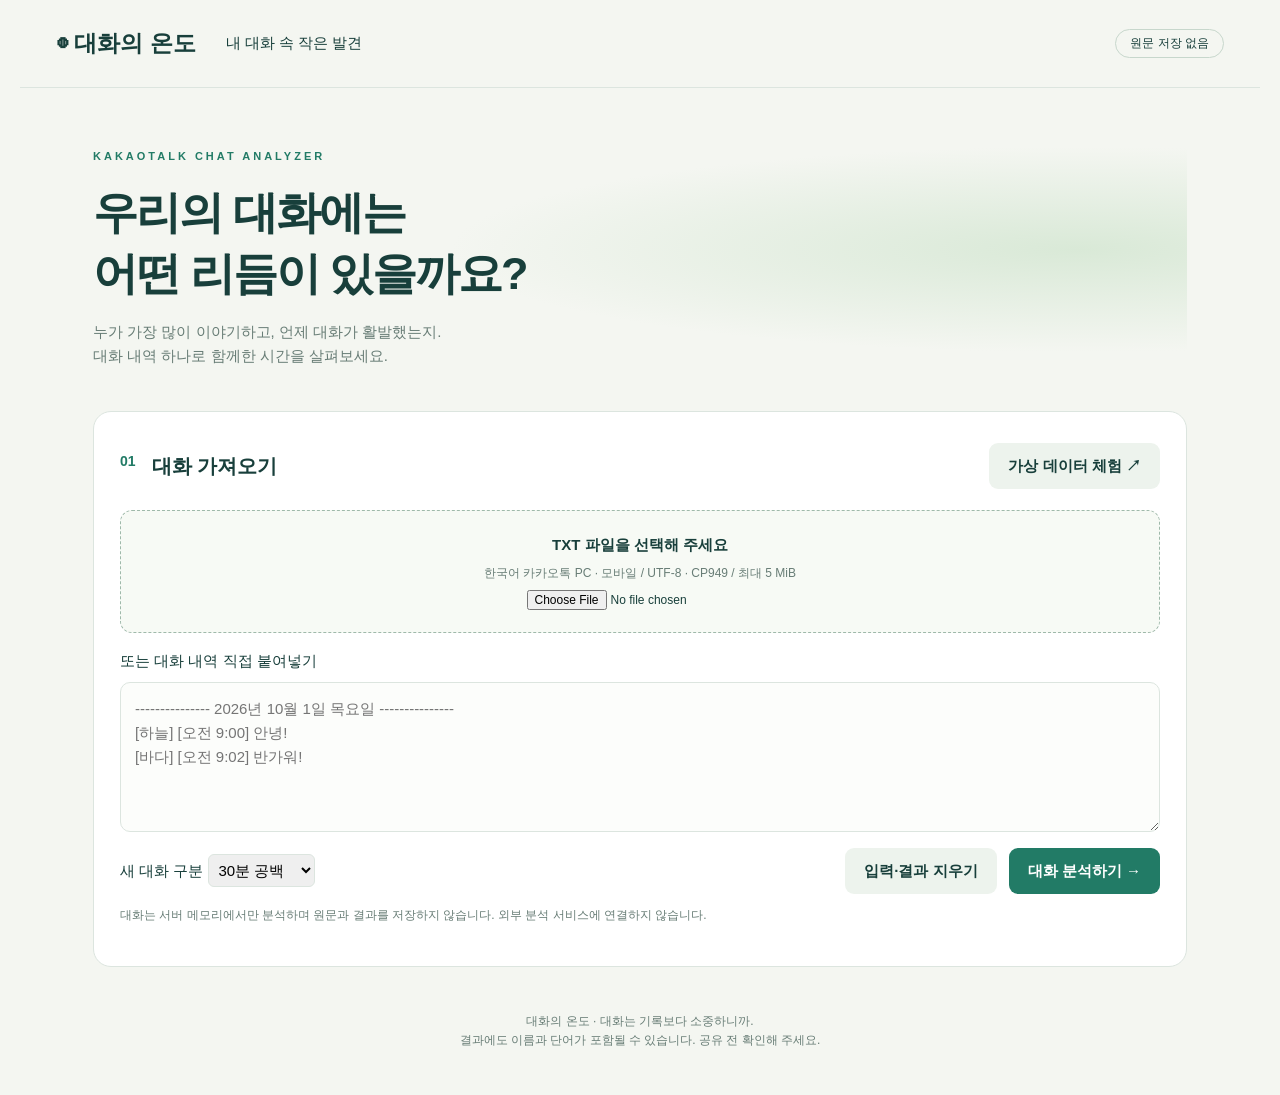
==== static/index.html @ b8fea52f "Initial commit" ====
<!doctype html>
<html lang="ko"><head><meta charset="utf-8"><meta name="viewport" content="width=device-width,initial-scale=1"><title>대화의 온도 · 카카오톡 분석</title><link rel="stylesheet" href="/static/style.css"><script src="/static/app.js" defer></script></head><body>
<header><a href="/" class="brand">◍ 대화의 온도</a><span>내 대화 속 작은 발견</span><span class="badge">원문 저장 없음</span></header><main>
<section class="intro"><span class="eyebrow">KAKAOTALK CHAT ANALYZER</span><h1>우리의 대화에는<br>어떤 리듬이 있을까요?</h1><p>누가 가장 많이 이야기하고, 언제 대화가 활발했는지.<br>대화 내역 하나로 함께한 시간을 살펴보세요.</p></section>
<section class="input-card"><div class="section-title"><h2>01 <span>대화 가져오기</span></h2><button id="sample" class="quiet">가상 데이터 체험 ↗</button></div>
<label class="upload" for="file"><strong>TXT 파일을 선택해 주세요</strong><span>한국어 카카오톡 PC · 모바일 / UTF-8 · CP949 / 최대 5 MiB</span><input id="file" type="file" accept=".txt,text/plain"></label><p id="filename" class="muted"></p>
<label for="text">또는 대화 내역 직접 붙여넣기</label><textarea id="text" rows="5" placeholder="--------------- 2026년 10월 1일 목요일 ---------------&#10;[하늘] [오전 9:00] 안녕!&#10;[바다] [오전 9:02] 반가워!"></textarea>
<div class="actions"><label>새 대화 구분 <select id="threshold"><option value="30">30분 공백</option><option value="60">1시간 공백</option><option value="180">3시간 공백</option></select></label><button id="reset" class="quiet">입력·결과 지우기</button><button id="analyze" class="primary">대화 분석하기 →</button></div><p class="privacy">대화는 서버 메모리에서만 분석하며 원문과 결과를 저장하지 않습니다. 외부 분석 서비스에 연결하지 않습니다.</p><p id="status" role="status" aria-live="polite"></p></section>
<section id="results" hidden><div class="section-title"><h2>02 <span>대화 들여다보기</span></h2><span id="period" class="muted"></span></div><div id="metrics" class="metrics"></div><p id="notice" class="muted"></p>
<div class="grid"><article><h3>누가 얼마나 이야기했을까요?</h3><p>메시지 수 · 참여 비율</p><div id="participants"></div></article><article><h3>대화를 여는 사람</h3><p>첫 메시지 및 공백 이후 대화 개시 횟수</p><div id="starts"></div></article><article class="wide"><h3>날짜별 대화 흐름</h3><div id="daily" class="timeline"></div></article><article><h3>시간대별 활동</h3><div id="hourly" class="columns"></div></article><article><h3>요일별 활동</h3><div id="weekdays" class="columns"></div></article><article><h3>자주 등장한 단어</h3><p>2글자 이상 단순 토큰 · 일부 불용어/URL 제외</p><div id="words" class="chips"></div></article><article><h3>자주 등장한 표현</h3><p>메시지 안에서 연속한 두 단어 조합</p><div id="phrases" class="chips"></div></article><article class="wide"><h3>누구에게 빠르게 응답했을까요?</h3><p>직전의 다른 발신자에 대한 응답 시간 추정 · 빠른 중앙값 순</p><div class="table-wrap"><table><thead><tr><th>응답한 사람</th><th>직전 발신자</th><th>관측 횟수</th><th>중앙값</th><th>평균</th></tr></thead><tbody id="replies"></tbody></table></div><p id="method" class="method"></p></article></div></section>
<footer>대화의 온도 · 대화는 기록보다 소중하니까.<br>결과에도 이름과 단어가 포함될 수 있습니다. 공유 전 확인해 주세요.</footer></main></body></html>
---- static/style.css ----
:root{--ink:#183f3b;--green:#227b66;--muted:#687d76;--line:#dce5df}*{box-sizing:border-box}body{margin:0;background:#f4f6f1;color:var(--ink);font:15px/1.6 'Segoe UI','Malgun Gothic',sans-serif}header{display:flex;align-items:center;gap:30px;max-width:1240px;margin:auto;padding:25px 36px;border-bottom:1px solid var(--line)}a{color:inherit;text-decoration:none}.brand{font-size:23px;font-weight:800}.badge{margin-left:auto;border:1px solid #c7d7cc;border-radius:20px;padding:4px 14px;font-size:12px}main{max-width:1150px;margin:auto;padding:0 28px}.intro{padding:55px 0 28px;background:radial-gradient(ellipse at 90% 50%,#d9e9d7,transparent 45%)}.eyebrow{letter-spacing:3px;font-size:11px;color:var(--green);font-weight:800}h1{font-size:45px;line-height:1.35;letter-spacing:-2px;margin:16px 0}p{color:var(--muted)}.input-card,article{background:#fff;border:1px solid var(--line);border-radius:18px;padding:26px}.section-title{display:flex;justify-content:space-between;align-items:center;gap:15px}h2{font-size:14px;color:var(--green);display:flex;gap:16px}h2 span{font-size:20px;color:var(--ink)}button,select,input,textarea{font:inherit}button{cursor:pointer;border:0;border-radius:9px;padding:11px 19px;font-weight:600}.quiet{background:#edf3ed;color:var(--ink)}.primary{background:var(--green);color:white}.primary:disabled{opacity:.6;cursor:wait}.upload{display:flex;flex-direction:column;align-items:center;gap:7px;padding:22px;border:1px dashed #9fb9aa;border-radius:12px;background:#f7faf5;margin:16px 0;cursor:pointer}.upload span{font-size:12px;color:var(--muted)}input[type=file]{max-width:100%;font-size:12px}textarea{display:block;width:100%;resize:vertical;min-height:120px;max-height:500px;margin-top:9px;border:1px solid var(--line);border-radius:10px;padding:14px;background:#fcfdfb;color:var(--ink)}:focus-visible{outline:3px solid #91bca8;outline-offset:3px}.actions{display:flex;align-items:center;gap:12px;margin-top:16px;flex-wrap:wrap}.actions label{margin-right:auto}select{padding:6px;border:1px solid var(--line);border-radius:6px}.privacy,.muted,.method{font-size:12px}.privacy{margin-bottom:0}#status{margin-bottom:0;color:var(--green)}#status.error{color:#ac3434}#results{margin-top:38px;scroll-margin-top:20px}.metrics{display:grid;grid-template-columns:repeat(4,1fr);gap:14px}.metric{padding:22px;background:#e6eee3;border-radius:13px}.metric b{display:block;font-size:30px}.grid{display:grid;grid-template-columns:1fr 1fr;gap:18px;margin-top:20px}h3{margin:0;font-size:18px}article p{font-size:12px;margin-top:5px}.wide{grid-column:1/-1}.bar-row{margin:15px 0}.bar-caption{display:flex;justify-content:space-between;gap:12px;font-size:13px;overflow-wrap:anywhere}.track{height:9px;background:#edf2eb;border-radius:8px;margin-top:6px}.fill{height:100%;background:var(--green);border-radius:8px}.columns{display:flex;align-items:end;gap:5px;height:180px;overflow-x:auto;padding-top:25px}.column{height:100%;min-width:12px;flex:1;display:flex;flex-direction:column;justify-content:end;align-items:center;font-size:10px;color:var(--muted)}.column i{display:block;background:#73a38b;width:75%;min-height:1px;border-radius:4px 4px 0 0}.column span{writing-mode:vertical-rl;height:30px}.timeline{overflow:auto}.timeline .columns{min-width:500px}.chips{display:flex;flex-wrap:wrap;gap:8px;margin-top:18px}.chip{background:#edf3e9;padding:6px 12px;border-radius:8px;font-size:13px;overflow-wrap:anywhere;max-width:100%}.table-wrap{overflow:auto}table{width:100%;border-collapse:collapse;font-size:13px}th,td{text-align:left;border-bottom:1px solid var(--line);padding:12px;overflow-wrap:anywhere}th{color:var(--muted);font-weight:500}footer{text-align:center;color:var(--muted);font-size:12px;padding:45px 0} [hidden]{display:none!important}@media(max-width:650px){header{padding:18px;gap:12px}header>span:not(.badge){display:none}main{padding:0 16px}h1{font-size:34px}.intro{padding-top:35px}.input-card,article{padding:18px}.grid{grid-template-columns:1fr}.wide{grid-column:auto}.metrics{grid-template-columns:1fr 1fr}.metric b{font-size:25px}.section-title{flex-wrap:wrap}.actions button{flex:1}.upload span{text-align:center}}

.grid{grid-template-columns:repeat(2,minmax(0,1fr))}.grid>article{min-width:0}@media(max-width:650px){.grid{grid-template-columns:minmax(0,1fr)}}
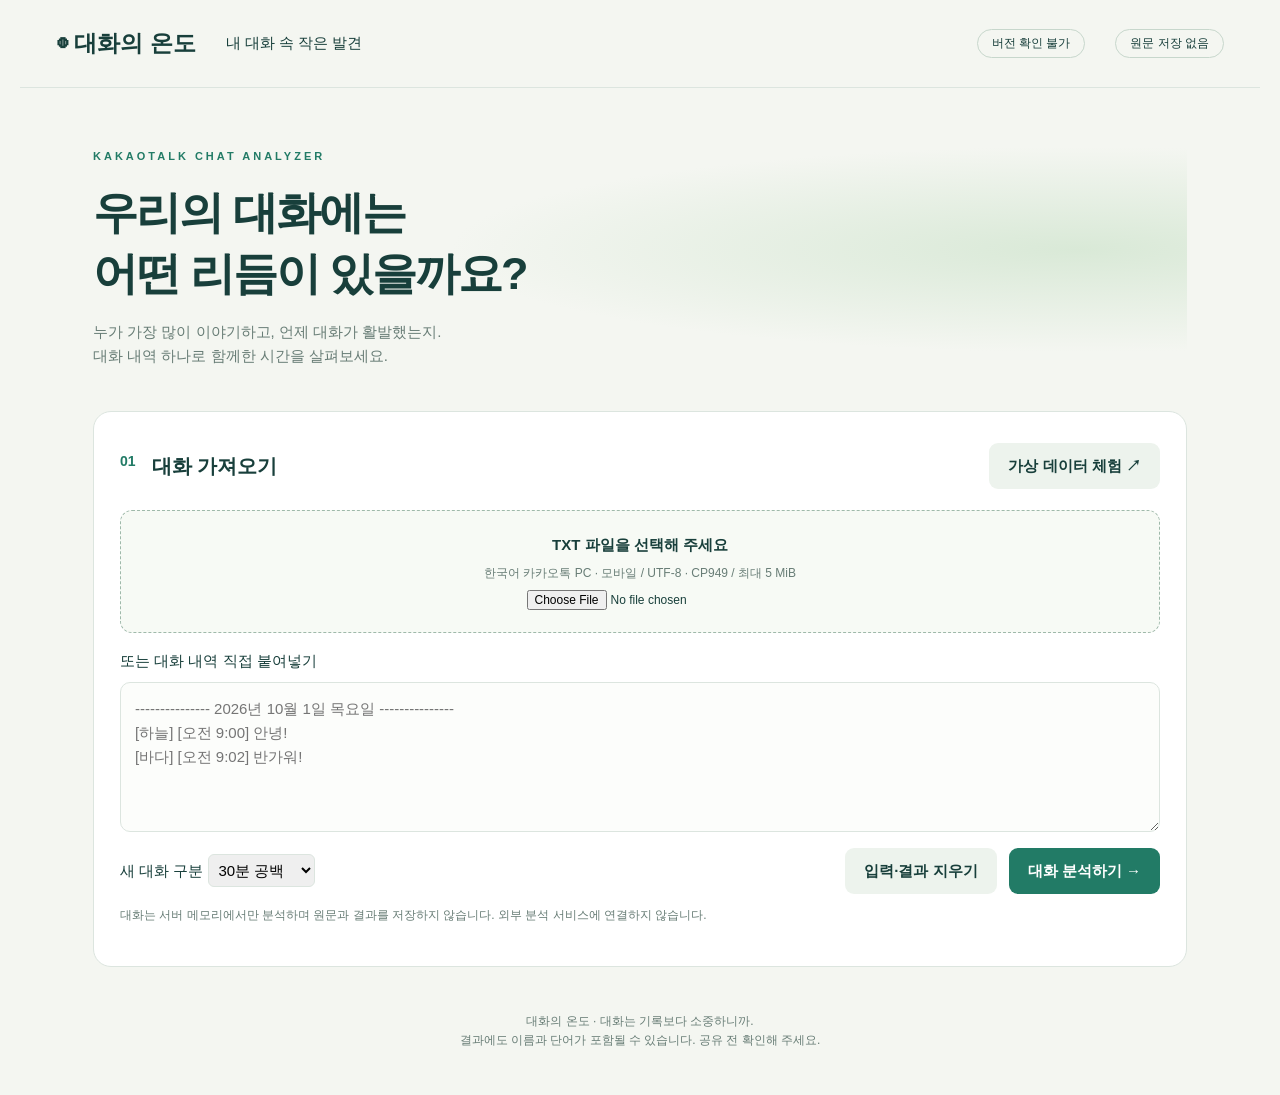
==== commit 74616b52: "Add service improvements and zero-downtime verification" ====
--- a/static/index.html
+++ b/static/index.html
@@ -1,11 +1,12 @@
 <!doctype html>
 <html lang="ko"><head><meta charset="utf-8"><meta name="viewport" content="width=device-width,initial-scale=1"><title>대화의 온도 · 카카오톡 분석</title><link rel="stylesheet" href="/static/style.css"><script src="/static/app.js" defer></script></head><body>
-<header><a href="/" class="brand">◍ 대화의 온도</a><span>내 대화 속 작은 발견</span><span class="badge">원문 저장 없음</span></header><main>
+<header><a href="/" class="brand">◍ 대화의 온도</a><span>내 대화 속 작은 발견</span><span id="deployment-version" class="badge" aria-live="polite">버전 확인 중</span><span class="badge">원문 저장 없음</span></header><main>
 <section class="intro"><span class="eyebrow">KAKAOTALK CHAT ANALYZER</span><h1>우리의 대화에는<br>어떤 리듬이 있을까요?</h1><p>누가 가장 많이 이야기하고, 언제 대화가 활발했는지.<br>대화 내역 하나로 함께한 시간을 살펴보세요.</p></section>
 <section class="input-card"><div class="section-title"><h2>01 <span>대화 가져오기</span></h2><button id="sample" class="quiet">가상 데이터 체험 ↗</button></div>
 <label class="upload" for="file"><strong>TXT 파일을 선택해 주세요</strong><span>한국어 카카오톡 PC · 모바일 / UTF-8 · CP949 / 최대 5 MiB</span><input id="file" type="file" accept=".txt,text/plain"></label><p id="filename" class="muted"></p>
 <label for="text">또는 대화 내역 직접 붙여넣기</label><textarea id="text" rows="5" placeholder="--------------- 2026년 10월 1일 목요일 ---------------&#10;[하늘] [오전 9:00] 안녕!&#10;[바다] [오전 9:02] 반가워!"></textarea>
 <div class="actions"><label>새 대화 구분 <select id="threshold"><option value="30">30분 공백</option><option value="60">1시간 공백</option><option value="180">3시간 공백</option></select></label><button id="reset" class="quiet">입력·결과 지우기</button><button id="analyze" class="primary">대화 분석하기 →</button></div><p class="privacy">대화는 서버 메모리에서만 분석하며 원문과 결과를 저장하지 않습니다. 외부 분석 서비스에 연결하지 않습니다.</p><p id="status" role="status" aria-live="polite"></p></section>
-<section id="results" hidden><div class="section-title"><h2>02 <span>대화 들여다보기</span></h2><span id="period" class="muted"></span></div><div id="metrics" class="metrics"></div><p id="notice" class="muted"></p>
+<section id="results" hidden><div class="section-title"><h2>02 <span>대화 들여다보기</span></h2><span id="period" class="muted"></span></div><div id="metrics" class="metrics"></div>
+<article id="weekday-highlight" class="highlight" data-feature="busiest-weekday-v1"><div><span class="eyebrow">우리 대화의 하이라이트</span><h3>가장 활발한 요일</h3><p>전체 기간의 메시지를 요일별로 합산했어요.</p></div><div><strong id="busiest-days"></strong><p id="busiest-detail"></p></div></article><p id="notice" class="muted"></p>
 <div class="grid"><article><h3>누가 얼마나 이야기했을까요?</h3><p>메시지 수 · 참여 비율</p><div id="participants"></div></article><article><h3>대화를 여는 사람</h3><p>첫 메시지 및 공백 이후 대화 개시 횟수</p><div id="starts"></div></article><article class="wide"><h3>날짜별 대화 흐름</h3><div id="daily" class="timeline"></div></article><article><h3>시간대별 활동</h3><div id="hourly" class="columns"></div></article><article><h3>요일별 활동</h3><div id="weekdays" class="columns"></div></article><article><h3>자주 등장한 단어</h3><p>2글자 이상 단순 토큰 · 일부 불용어/URL 제외</p><div id="words" class="chips"></div></article><article><h3>자주 등장한 표현</h3><p>메시지 안에서 연속한 두 단어 조합</p><div id="phrases" class="chips"></div></article><article class="wide"><h3>누구에게 빠르게 응답했을까요?</h3><p>직전의 다른 발신자에 대한 응답 시간 추정 · 빠른 중앙값 순</p><div class="table-wrap"><table><thead><tr><th>응답한 사람</th><th>직전 발신자</th><th>관측 횟수</th><th>중앙값</th><th>평균</th></tr></thead><tbody id="replies"></tbody></table></div><p id="method" class="method"></p></article></div></section>
 <footer>대화의 온도 · 대화는 기록보다 소중하니까.<br>결과에도 이름과 단어가 포함될 수 있습니다. 공유 전 확인해 주세요.</footer></main></body></html>
--- a/static/style.css
+++ b/static/style.css
@@ -1,3 +1,5 @@
 :root{--ink:#183f3b;--green:#227b66;--muted:#687d76;--line:#dce5df}*{box-sizing:border-box}body{margin:0;background:#f4f6f1;color:var(--ink);font:15px/1.6 'Segoe UI','Malgun Gothic',sans-serif}header{display:flex;align-items:center;gap:30px;max-width:1240px;margin:auto;padding:25px 36px;border-bottom:1px solid var(--line)}a{color:inherit;text-decoration:none}.brand{font-size:23px;font-weight:800}.badge{margin-left:auto;border:1px solid #c7d7cc;border-radius:20px;padding:4px 14px;font-size:12px}main{max-width:1150px;margin:auto;padding:0 28px}.intro{padding:55px 0 28px;background:radial-gradient(ellipse at 90% 50%,#d9e9d7,transparent 45%)}.eyebrow{letter-spacing:3px;font-size:11px;color:var(--green);font-weight:800}h1{font-size:45px;line-height:1.35;letter-spacing:-2px;margin:16px 0}p{color:var(--muted)}.input-card,article{background:#fff;border:1px solid var(--line);border-radius:18px;padding:26px}.section-title{display:flex;justify-content:space-between;align-items:center;gap:15px}h2{font-size:14px;color:var(--green);display:flex;gap:16px}h2 span{font-size:20px;color:var(--ink)}button,select,input,textarea{font:inherit}button{cursor:pointer;border:0;border-radius:9px;padding:11px 19px;font-weight:600}.quiet{background:#edf3ed;color:var(--ink)}.primary{background:var(--green);color:white}.primary:disabled{opacity:.6;cursor:wait}.upload{display:flex;flex-direction:column;align-items:center;gap:7px;padding:22px;border:1px dashed #9fb9aa;border-radius:12px;background:#f7faf5;margin:16px 0;cursor:pointer}.upload span{font-size:12px;color:var(--muted)}input[type=file]{max-width:100%;font-size:12px}textarea{display:block;width:100%;resize:vertical;min-height:120px;max-height:500px;margin-top:9px;border:1px solid var(--line);border-radius:10px;padding:14px;background:#fcfdfb;color:var(--ink)}:focus-visible{outline:3px solid #91bca8;outline-offset:3px}.actions{display:flex;align-items:center;gap:12px;margin-top:16px;flex-wrap:wrap}.actions label{margin-right:auto}select{padding:6px;border:1px solid var(--line);border-radius:6px}.privacy,.muted,.method{font-size:12px}.privacy{margin-bottom:0}#status{margin-bottom:0;color:var(--green)}#status.error{color:#ac3434}#results{margin-top:38px;scroll-margin-top:20px}.metrics{display:grid;grid-template-columns:repeat(4,1fr);gap:14px}.metric{padding:22px;background:#e6eee3;border-radius:13px}.metric b{display:block;font-size:30px}.grid{display:grid;grid-template-columns:1fr 1fr;gap:18px;margin-top:20px}h3{margin:0;font-size:18px}article p{font-size:12px;margin-top:5px}.wide{grid-column:1/-1}.bar-row{margin:15px 0}.bar-caption{display:flex;justify-content:space-between;gap:12px;font-size:13px;overflow-wrap:anywhere}.track{height:9px;background:#edf2eb;border-radius:8px;margin-top:6px}.fill{height:100%;background:var(--green);border-radius:8px}.columns{display:flex;align-items:end;gap:5px;height:180px;overflow-x:auto;padding-top:25px}.column{height:100%;min-width:12px;flex:1;display:flex;flex-direction:column;justify-content:end;align-items:center;font-size:10px;color:var(--muted)}.column i{display:block;background:#73a38b;width:75%;min-height:1px;border-radius:4px 4px 0 0}.column span{writing-mode:vertical-rl;height:30px}.timeline{overflow:auto}.timeline .columns{min-width:500px}.chips{display:flex;flex-wrap:wrap;gap:8px;margin-top:18px}.chip{background:#edf3e9;padding:6px 12px;border-radius:8px;font-size:13px;overflow-wrap:anywhere;max-width:100%}.table-wrap{overflow:auto}table{width:100%;border-collapse:collapse;font-size:13px}th,td{text-align:left;border-bottom:1px solid var(--line);padding:12px;overflow-wrap:anywhere}th{color:var(--muted);font-weight:500}footer{text-align:center;color:var(--muted);font-size:12px;padding:45px 0} [hidden]{display:none!important}@media(max-width:650px){header{padding:18px;gap:12px}header>span:not(.badge){display:none}main{padding:0 16px}h1{font-size:34px}.intro{padding-top:35px}.input-card,article{padding:18px}.grid{grid-template-columns:1fr}.wide{grid-column:auto}.metrics{grid-template-columns:1fr 1fr}.metric b{font-size:25px}.section-title{flex-wrap:wrap}.actions button{flex:1}.upload span{text-align:center}}
 
 .grid{grid-template-columns:repeat(2,minmax(0,1fr))}.grid>article{min-width:0}@media(max-width:650px){.grid{grid-template-columns:minmax(0,1fr)}}
+
+.highlight{display:flex;justify-content:space-between;align-items:center;gap:24px;margin-top:18px;background:#e9f2df;border-color:#bfd3ae}.highlight strong{font-size:30px;letter-spacing:-1px}.highlight p{margin-bottom:0}.badge+.badge{margin-left:0}#deployment-version{font-variant-numeric:tabular-nums}@media(max-width:650px){.highlight{align-items:flex-start;flex-direction:column;gap:12px}.highlight strong{font-size:26px}header{flex-wrap:wrap}header .badge{font-size:10px;padding:3px 8px}}
